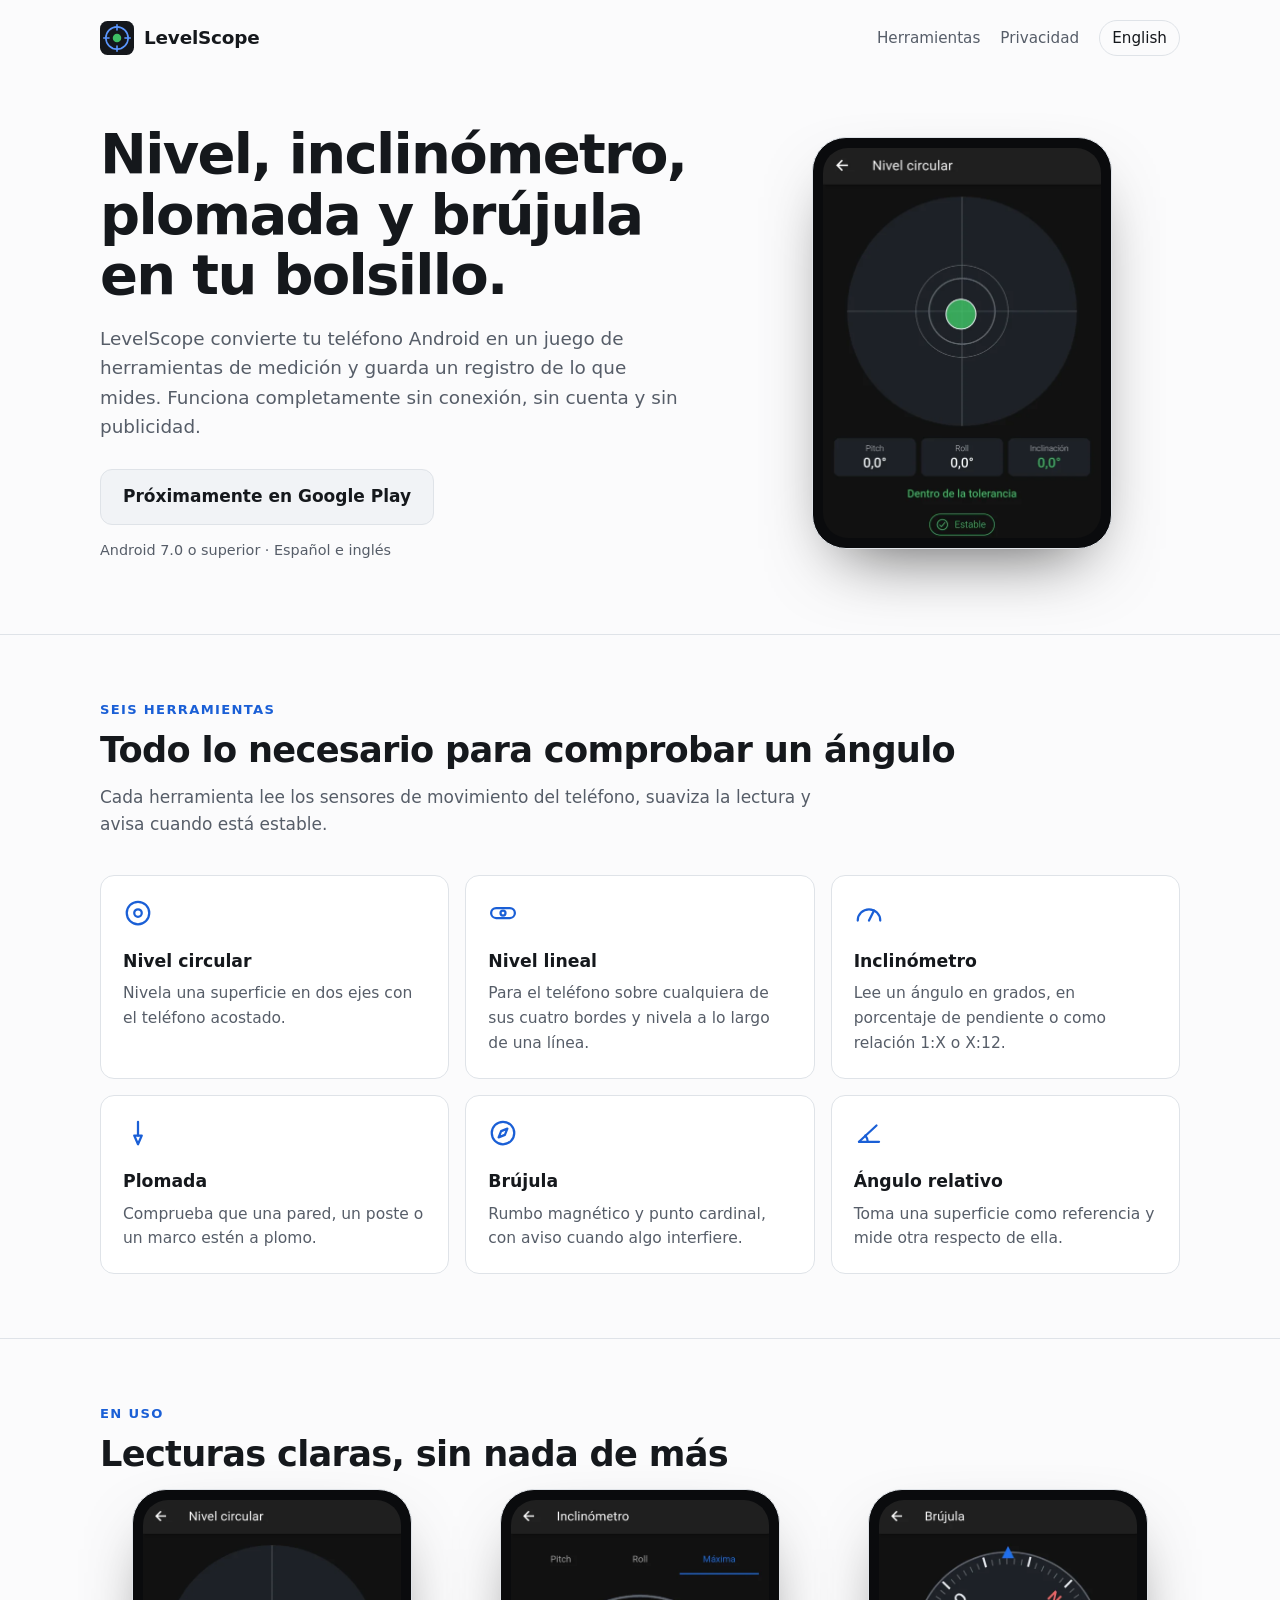
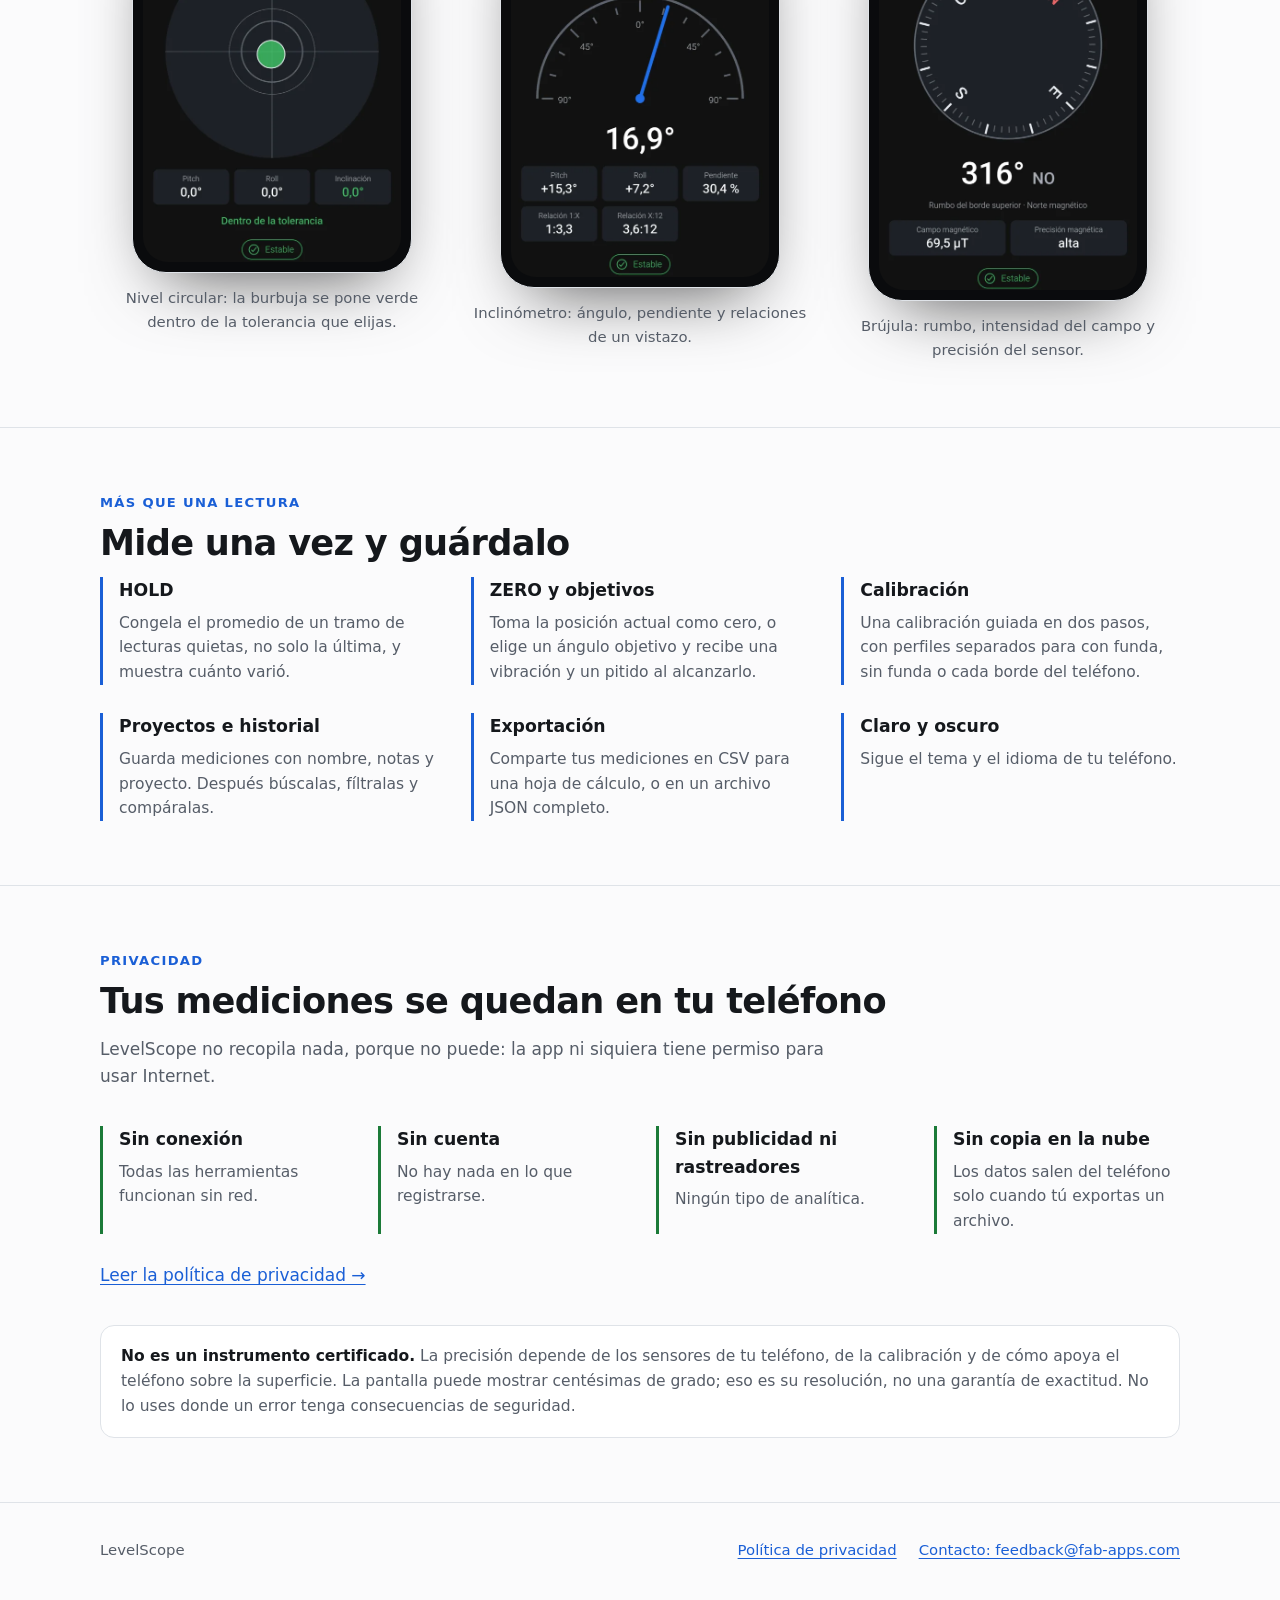
==== es/index.html @ 785b60f0 "Sitio de LevelScope: presentación y política de privacidad Páginas estáticas en inglés y español, co" ====
<!doctype html>
<html lang="es">
<head>
<meta charset="utf-8">
<meta name="viewport" content="width=device-width, initial-scale=1">
<title>LevelScope — nivel de burbuja, inclinómetro, plomada y brújula para Android</title>
<meta name="description" content="Convierte tu teléfono Android en nivel de burbuja, inclinómetro, plomada y brújula. Funciona sin conexión: sin cuenta, sin publicidad y sin permiso de Internet.">
<meta property="og:type" content="website">
<meta property="og:title" content="LevelScope — nivel de burbuja, inclinómetro, plomada y brújula para Android">
<meta property="og:description" content="Convierte tu teléfono Android en nivel de burbuja, inclinómetro, plomada y brújula. Funciona sin conexión: sin cuenta, sin publicidad y sin permiso de Internet.">
<meta name="theme-color" content="#0f1114">
<link rel="icon" href="../favicon.svg" type="image/svg+xml">
<link rel="stylesheet" href="../styles.css">
</head>
<body>
<header class="site-header wrap">
  <a class="brand" href="index.html"><svg viewBox="0 0 64 64" aria-hidden="true"><rect width="64" height="64" rx="14" fill="#14171c"/><circle cx="32" cy="32" r="21" fill="none" stroke="#5b97ff" stroke-width="3"/><path d="M32 7v10M32 47v10M7 32h10M47 32h10" stroke="#5b97ff" stroke-width="3" stroke-linecap="round"/><circle cx="32" cy="32" r="8" fill="#3fbf65"/></svg><span>LevelScope</span></a>
  <nav class="site-nav" aria-label="Herramientas">
    <a class="hide-narrow" href="index.html#tools">Herramientas</a>
    <a class="hide-narrow" href="privacy.html">Privacidad</a>
    <a class="lang" href="../index.html" lang="en" hreflang="en">English</a>
  </nav>
</header>
<main>
  <div class="hero wrap">
    <div>
      <h1>Nivel, inclinómetro, plomada y brújula en tu bolsillo.</h1>
      <p>LevelScope convierte tu teléfono Android en un juego de herramientas de medición y guarda un registro de lo que mides. Funciona completamente sin conexión, sin cuenta y sin publicidad.</p>
      <div class="cta">
        <!-- Cuando la app esté publicada, reemplazar este <span> por:
             <a class="button" href="https://play.google.com/store/apps/details?id=com.levelscope.app">…</a> -->
        <span class="button soon">Próximamente en Google Play</span>
        <small>Android 7.0 o superior · Español e inglés</small>
      </div>
    </div>
    <div class="phone"><img src="../img/es-level.webp" width="560" height="787" alt="Nivel circular de LevelScope sobre una superficie nivelada, dentro de la tolerancia"></div>
  </div>

  <section id="tools">
    <div class="wrap">
      <p class="eyebrow">Seis herramientas</p>
      <h2>Todo lo necesario para comprobar un ángulo</h2>
      <p class="lead">Cada herramienta lee los sensores de movimiento del teléfono, suaviza la lectura y avisa cuando está estable.</p>
      <ul class="tools">
      <li><svg viewBox="0 0 24 24" fill="none" stroke="currentColor" stroke-width="1.8" stroke-linecap="round" stroke-linejoin="round" aria-hidden="true"><circle cx="12" cy="12" r="9"/><circle cx="12" cy="12" r="3"/></svg><h3>Nivel circular</h3><p>Nivela una superficie en dos ejes con el teléfono acostado.</p></li>
      <li><svg viewBox="0 0 24 24" fill="none" stroke="currentColor" stroke-width="1.8" stroke-linecap="round" stroke-linejoin="round" aria-hidden="true"><rect x="2.5" y="8" width="19" height="8" rx="4"/><circle cx="12" cy="12" r="2"/></svg><h3>Nivel lineal</h3><p>Para el teléfono sobre cualquiera de sus cuatro bordes y nivela a lo largo de una línea.</p></li>
      <li><svg viewBox="0 0 24 24" fill="none" stroke="currentColor" stroke-width="1.8" stroke-linecap="round" stroke-linejoin="round" aria-hidden="true"><path d="M3 18a9 9 0 0 1 18 0"/><path d="M12 18l4-8"/></svg><h3>Inclinómetro</h3><p>Lee un ángulo en grados, en porcentaje de pendiente o como relación 1:X o X:12.</p></li>
      <li><svg viewBox="0 0 24 24" fill="none" stroke="currentColor" stroke-width="1.8" stroke-linecap="round" stroke-linejoin="round" aria-hidden="true"><path d="M12 3v11"/><path d="M9 14h6l-3 7z"/></svg><h3>Plomada</h3><p>Comprueba que una pared, un poste o un marco estén a plomo.</p></li>
      <li><svg viewBox="0 0 24 24" fill="none" stroke="currentColor" stroke-width="1.8" stroke-linecap="round" stroke-linejoin="round" aria-hidden="true"><circle cx="12" cy="12" r="9"/><path d="M15.5 8.5l-2 5-5 2 2-5z"/></svg><h3>Brújula</h3><p>Rumbo magnético y punto cardinal, con aviso cuando algo interfiere.</p></li>
      <li><svg viewBox="0 0 24 24" fill="none" stroke="currentColor" stroke-width="1.8" stroke-linecap="round" stroke-linejoin="round" aria-hidden="true"><path d="M4 19h16"/><path d="M4 19L18 6"/><path d="M11 19a8 8 0 0 0-2-5"/></svg><h3>Ángulo relativo</h3><p>Toma una superficie como referencia y mide otra respecto de ella.</p></li>
      </ul>
    </div>
  </section>

  <section>
    <div class="wrap">
      <p class="eyebrow">En uso</p>
      <h2>Lecturas claras, sin nada de más</h2>
      <div class="shots">
      <figure>
        <div class="phone"><img src="../img/es-level.webp" width="560" height="787" loading="lazy" alt="Pantalla del nivel circular con la burbuja centrada y el texto Dentro de la tolerancia"></div>
        <figcaption>Nivel circular: la burbuja se pone verde dentro de la tolerancia que elijas.</figcaption>
      </figure>
      <figure>
        <div class="phone"><img src="../img/es-inclinometer.webp" width="560" height="819" loading="lazy" alt="Pantalla del inclinómetro con un dial que marca 16,9 grados y una pendiente de 30,4 por ciento"></div>
        <figcaption>Inclinómetro: ángulo, pendiente y relaciones de un vistazo.</figcaption>
      </figure>
      <figure>
        <div class="phone"><img src="../img/es-compass.webp" width="560" height="847" loading="lazy" alt="Pantalla de la brújula con la rosa de los vientos y el rumbo en grados"></div>
        <figcaption>Brújula: rumbo, intensidad del campo y precisión del sensor.</figcaption>
      </figure>
      </div>
    </div>
  </section>

  <section>
    <div class="wrap">
      <p class="eyebrow">Más que una lectura</p>
      <h2>Mide una vez y guárdalo</h2>
      <ul class="points six">
      <li><h3>HOLD</h3><p>Congela el promedio de un tramo de lecturas quietas, no solo la última, y muestra cuánto varió.</p></li>
      <li><h3>ZERO y objetivos</h3><p>Toma la posición actual como cero, o elige un ángulo objetivo y recibe una vibración y un pitido al alcanzarlo.</p></li>
      <li><h3>Calibración</h3><p>Una calibración guiada en dos pasos, con perfiles separados para con funda, sin funda o cada borde del teléfono.</p></li>
      <li><h3>Proyectos e historial</h3><p>Guarda mediciones con nombre, notas y proyecto. Después búscalas, fíltralas y compáralas.</p></li>
      <li><h3>Exportación</h3><p>Comparte tus mediciones en CSV para una hoja de cálculo, o en un archivo JSON completo.</p></li>
      <li><h3>Claro y oscuro</h3><p>Sigue el tema y el idioma de tu teléfono.</p></li>
      </ul>
    </div>
  </section>

  <section class="privacy" id="privacy">
    <div class="wrap">
      <p class="eyebrow">Privacidad</p>
      <h2>Tus mediciones se quedan en tu teléfono</h2>
      <p class="lead">LevelScope no recopila nada, porque no puede: la app ni siquiera tiene permiso para usar Internet.</p>
      <ul class="points">
      <li><h3>Sin conexión</h3><p>Todas las herramientas funcionan sin red.</p></li>
      <li><h3>Sin cuenta</h3><p>No hay nada en lo que registrarse.</p></li>
      <li><h3>Sin publicidad ni rastreadores</h3><p>Ningún tipo de analítica.</p></li>
      <li><h3>Sin copia en la nube</h3><p>Los datos salen del teléfono solo cuando tú exportas un archivo.</p></li>
      </ul>
      <p class="lead" style="margin: 28px 0 0"><a href="privacy.html">Leer la política de privacidad →</a></p>
      <p class="note"><strong>No es un instrumento certificado.</strong> La precisión depende de los sensores de tu teléfono, de la calibración y de cómo apoya el teléfono sobre la superficie. La pantalla puede mostrar centésimas de grado; eso es su resolución, no una garantía de exactitud. No lo uses donde un error tenga consecuencias de seguridad.</p>
    </div>
  </section>
</main>
<footer class="site-footer">
  <div class="wrap">
    <span>LevelScope</span>
    <nav aria-label="Privacidad">
      <a href="privacy.html">Política de privacidad</a>
      <a href="mailto:feedback@fab-apps.com">Contacto: feedback@fab-apps.com</a>
    </nav>
  </div>
</footer>
</body>
</html>
---- styles.css ----
/* LevelScope — sitio estático. Sin fuentes ni scripts externos. */

:root {
  --bg: #0f1114;
  --surface: #181b20;
  --surface-2: #1f232a;
  --line: #2b3038;
  --text: #eceef1;
  --muted: #a4abb6;
  --accent: #5b97ff;
  --accent-ink: #0b1220;
  --ok: #3fbf65;
  --radius: 14px;
  --page: 1080px;
  color-scheme: dark;
}

@media (prefers-color-scheme: light) {
  :root {
    --bg: #fbfbfc;
    --surface: #ffffff;
    --surface-2: #f1f3f6;
    --line: #dfe3e8;
    --text: #15181c;
    --muted: #565d68;
    --accent: #1a5fd6;
    --accent-ink: #ffffff;
    --ok: #1b7a38;
    color-scheme: light;
  }
}

* {
  box-sizing: border-box;
}

html {
  -webkit-text-size-adjust: 100%;
  scroll-behavior: smooth;
}

body {
  margin: 0;
  background: var(--bg);
  color: var(--text);
  font: 17px/1.6 system-ui, -apple-system, 'Segoe UI', Roboto, 'Helvetica Neue', Arial, sans-serif;
}

img {
  max-width: 100%;
  height: auto;
  display: block;
}

a {
  color: var(--accent);
  text-underline-offset: 3px;
}

a:focus-visible,
.button:focus-visible {
  outline: 3px solid var(--accent);
  outline-offset: 3px;
  border-radius: 6px;
}

.wrap {
  width: min(100% - 40px, var(--page));
  margin-inline: auto;
}

/* Cabecera */
.site-header {
  display: flex;
  align-items: center;
  justify-content: space-between;
  gap: 16px;
  padding-block: 20px;
}

.brand {
  display: inline-flex;
  align-items: center;
  gap: 10px;
  color: var(--text);
  font-weight: 700;
  font-size: 1.15rem;
  letter-spacing: -0.01em;
  text-decoration: none;
}

.brand svg {
  width: 34px;
  height: 34px;
}

.site-nav {
  display: flex;
  align-items: center;
  gap: 20px;
  font-size: 0.95rem;
}

.site-nav a {
  color: var(--muted);
  text-decoration: none;
}

.site-nav a:hover {
  color: var(--text);
}

.site-nav .lang {
  padding: 5px 12px;
  border: 1px solid var(--line);
  border-radius: 999px;
  color: var(--text);
}

/* Portada */
.hero {
  display: grid;
  grid-template-columns: minmax(0, 1.15fr) minmax(0, 0.85fr);
  align-items: center;
  gap: 56px;
  padding-block: 48px 72px;
}

.hero h1 {
  margin: 0 0 18px;
  font-size: clamp(2.2rem, 5.2vw, 3.5rem);
  line-height: 1.08;
  letter-spacing: -0.03em;
  text-wrap: balance;
}

.hero p {
  margin: 0 0 28px;
  max-width: 34em;
  color: var(--muted);
  font-size: 1.15rem;
}

.cta {
  display: flex;
  flex-wrap: wrap;
  align-items: center;
  gap: 14px 18px;
}

.button {
  display: inline-flex;
  align-items: center;
  gap: 10px;
  padding: 13px 22px;
  border-radius: 12px;
  background: var(--accent);
  color: var(--accent-ink);
  font-weight: 700;
  text-decoration: none;
}

.button.soon {
  background: var(--surface-2);
  color: var(--text);
  border: 1px solid var(--line);
  cursor: default;
}

.cta small {
  color: var(--muted);
  font-size: 0.9rem;
}

.phone {
  justify-self: center;
  width: min(100%, 300px);
  padding: 10px;
  border: 1px solid var(--line);
  border-radius: 34px;
  background: #0a0b0d;
  box-shadow: 0 30px 70px -30px rgb(0 0 0 / 0.7);
}

.phone img {
  width: 100%;
  border-radius: 25px;
}

/* Secciones */
section {
  padding-block: 64px;
  border-top: 1px solid var(--line);
}

.eyebrow {
  margin: 0 0 10px;
  color: var(--accent);
  font-size: 0.82rem;
  font-weight: 700;
  letter-spacing: 0.1em;
  text-transform: uppercase;
}

h2 {
  margin: 0 0 14px;
  font-size: clamp(1.6rem, 3.4vw, 2.2rem);
  line-height: 1.15;
  letter-spacing: -0.02em;
  text-wrap: balance;
}

.lead {
  margin: 0 0 36px;
  max-width: 44em;
  color: var(--muted);
}

.tools {
  display: grid;
  grid-template-columns: repeat(auto-fit, minmax(250px, 1fr));
  gap: 16px;
  margin: 0;
  padding: 0;
  list-style: none;
}

.tools li {
  padding: 22px;
  border: 1px solid var(--line);
  border-radius: var(--radius);
  background: var(--surface);
}

.tools svg {
  width: 30px;
  height: 30px;
  margin-bottom: 12px;
  color: var(--accent);
}

.tools h3,
.points h3 {
  margin: 0 0 6px;
  font-size: 1.08rem;
}

.tools p,
.points p {
  margin: 0;
  color: var(--muted);
  font-size: 0.97rem;
}

/* Capturas */
.shots {
  display: grid;
  grid-template-columns: repeat(3, minmax(0, 1fr));
  align-items: start;
  gap: 24px;
}

.shots figure {
  margin: 0;
}

.shots .phone {
  width: 100%;
  max-width: 280px;
  margin-inline: auto;
}

.shots figcaption {
  margin-top: 14px;
  color: var(--muted);
  font-size: 0.93rem;
  text-align: center;
}

/* Listas de puntos */
.points {
  display: grid;
  grid-template-columns: repeat(auto-fit, minmax(240px, 1fr));
  gap: 28px 32px;
  margin: 0;
  padding: 0;
  list-style: none;
}

.points li {
  padding-left: 16px;
  border-left: 3px solid var(--accent);
}

.privacy .points li {
  border-left-color: var(--ok);
}

.note {
  margin: 36px 0 0;
  padding: 18px 20px;
  border: 1px solid var(--line);
  border-radius: var(--radius);
  background: var(--surface);
  color: var(--muted);
  font-size: 0.97rem;
}

.note strong {
  color: var(--text);
}

/* Pie */
.site-footer {
  padding-block: 36px 48px;
  border-top: 1px solid var(--line);
  color: var(--muted);
  font-size: 0.93rem;
}

.site-footer .wrap {
  display: flex;
  flex-wrap: wrap;
  justify-content: space-between;
  gap: 12px 28px;
}

.site-footer nav {
  display: flex;
  flex-wrap: wrap;
  gap: 8px 22px;
}

/* Página de texto (privacidad) */
.doc {
  max-width: 760px;
  padding-block: 24px 72px;
}

.doc h1 {
  margin: 0 0 6px;
  font-size: clamp(1.9rem, 4.4vw, 2.6rem);
  line-height: 1.12;
  letter-spacing: -0.025em;
}

.doc .updated {
  margin: 0 0 32px;
  color: var(--muted);
  font-size: 0.95rem;
}

.doc h2 {
  margin: 40px 0 10px;
  font-size: 1.3rem;
}

.doc p,
.doc ul {
  margin: 0 0 14px;
}

.doc ul {
  padding-left: 22px;
}

.doc li {
  margin-bottom: 8px;
}

.doc .summary {
  padding: 18px 20px;
  border: 1px solid var(--line);
  border-left: 4px solid var(--ok);
  border-radius: var(--radius);
  background: var(--surface);
  font-size: 1.05rem;
}

/* Seis elementos: tres columnas parejas en lugar de cuatro y dos. */
@media (min-width: 821px) {
  .tools,
  .points.six {
    grid-template-columns: repeat(3, minmax(0, 1fr));
  }
}

@media (max-width: 820px) {
  .hero {
    grid-template-columns: 1fr;
    gap: 40px;
    padding-block: 24px 56px;
  }

  .shots {
    grid-template-columns: 1fr;
    gap: 36px;
  }

  section {
    padding-block: 48px;
  }

  .site-nav .hide-narrow {
    display: none;
  }
}

@media (prefers-reduced-motion: reduce) {
  html {
    scroll-behavior: auto;
  }
}
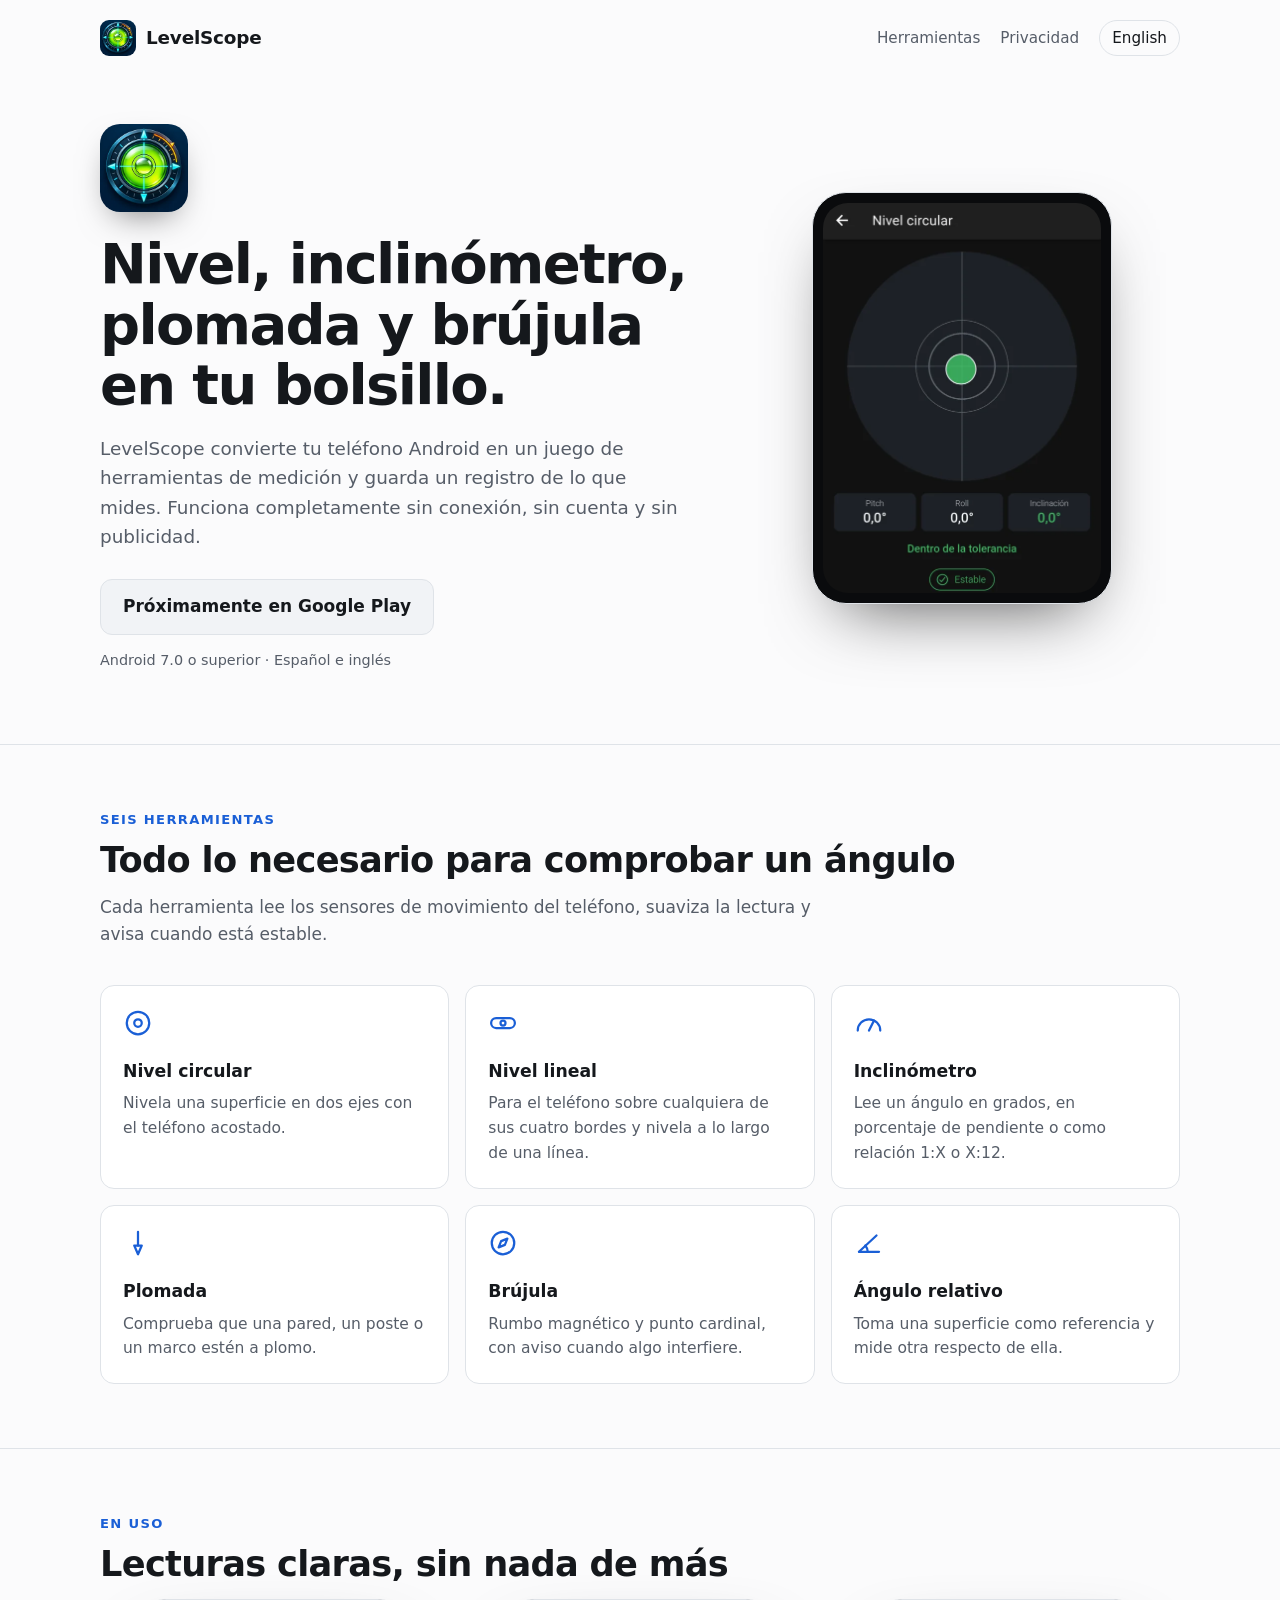
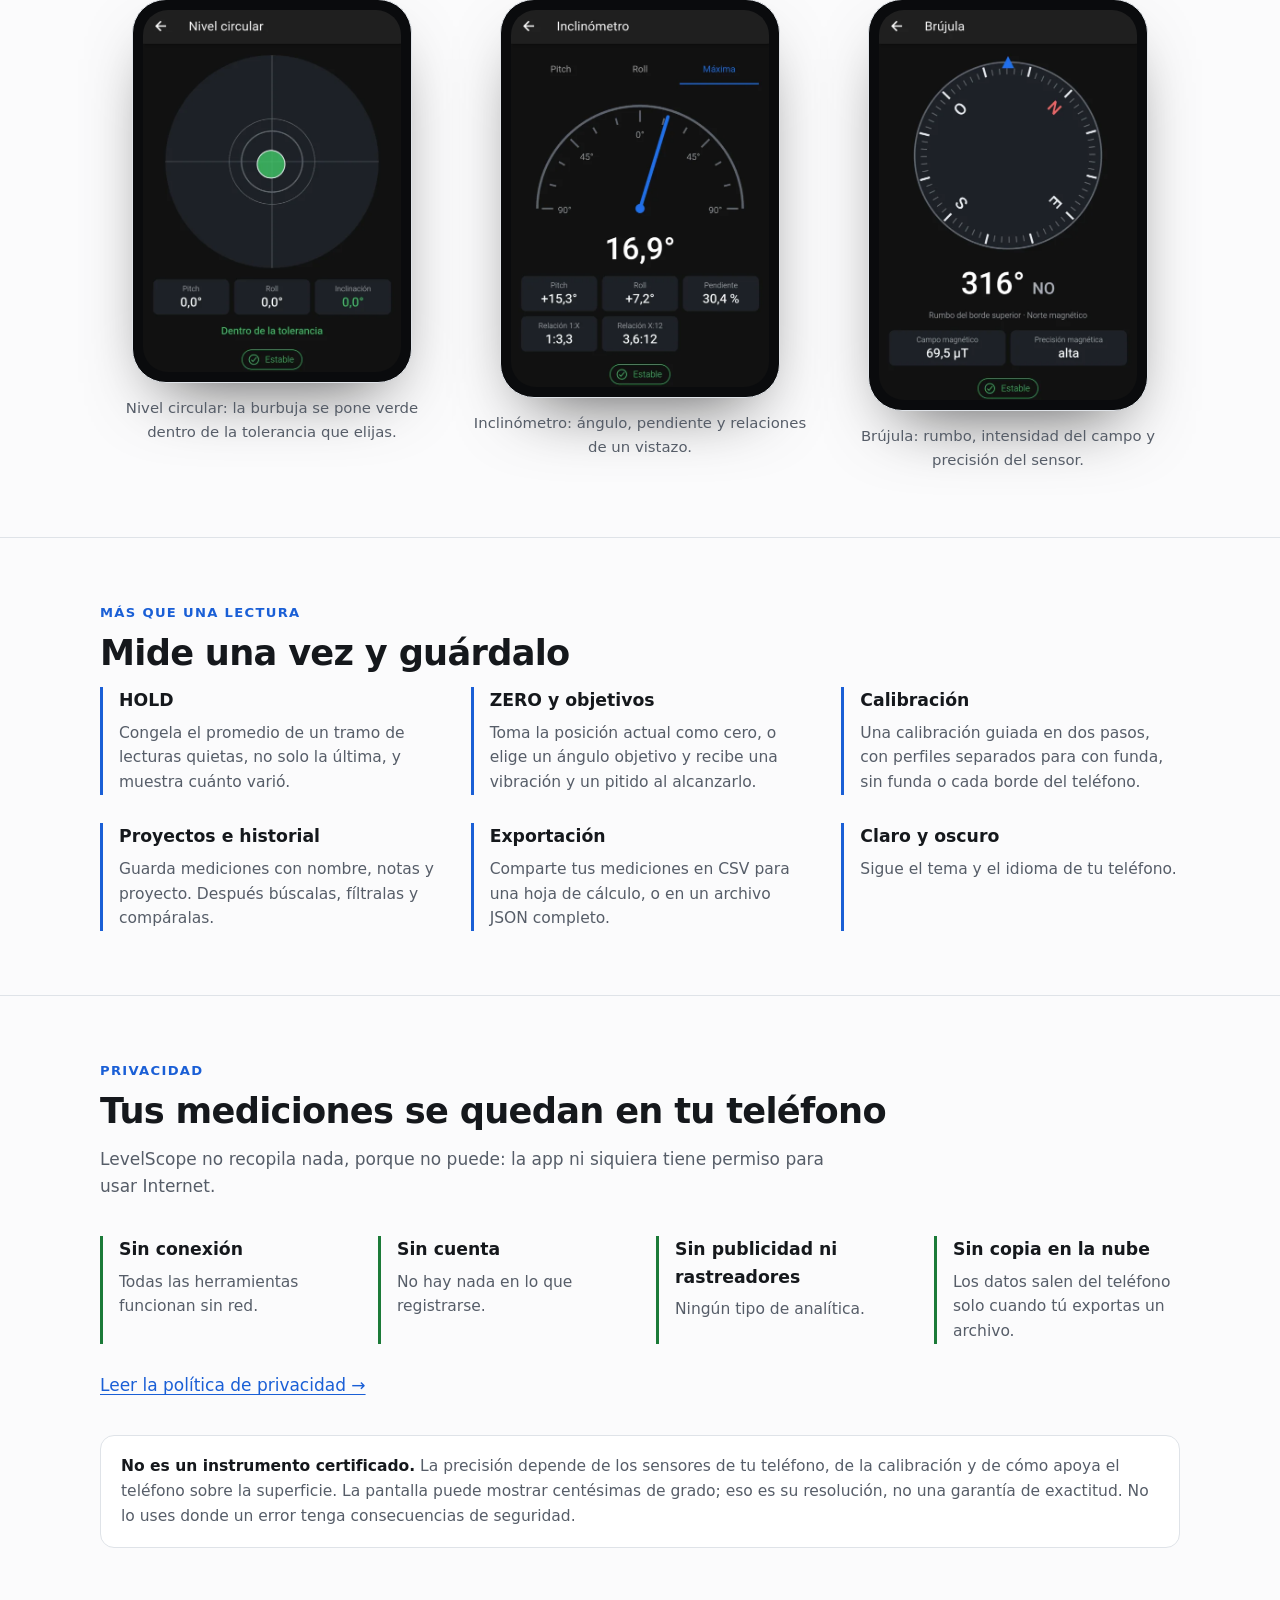
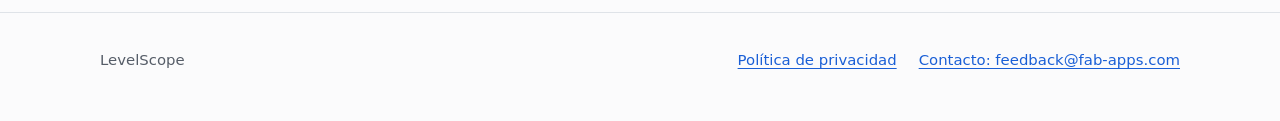
==== commit dc597c53: "Ícono de la app como logo, ícono de portada y favicon Co-Authored-By: Claude Opus 5.5 <noreply@anthr" ====
--- a/es/index.html
+++ b/es/index.html
@@ -9,12 +9,14 @@
 <meta property="og:title" content="LevelScope — nivel de burbuja, inclinómetro, plomada y brújula para Android">
 <meta property="og:description" content="Convierte tu teléfono Android en nivel de burbuja, inclinómetro, plomada y brújula. Funciona sin conexión: sin cuenta, sin publicidad y sin permiso de Internet.">
 <meta name="theme-color" content="#0f1114">
-<link rel="icon" href="../favicon.svg" type="image/svg+xml">
+<link rel="icon" type="image/png" sizes="32x32" href="../favicon-32.png">
+<link rel="icon" type="image/png" sizes="192x192" href="../img/icon-192.png">
+<link rel="apple-touch-icon" href="../img/icon-180.png">
 <link rel="stylesheet" href="../styles.css">
 </head>
 <body>
 <header class="site-header wrap">
-  <a class="brand" href="index.html"><svg viewBox="0 0 64 64" aria-hidden="true"><rect width="64" height="64" rx="14" fill="#14171c"/><circle cx="32" cy="32" r="21" fill="none" stroke="#5b97ff" stroke-width="3"/><path d="M32 7v10M32 47v10M7 32h10M47 32h10" stroke="#5b97ff" stroke-width="3" stroke-linecap="round"/><circle cx="32" cy="32" r="8" fill="#3fbf65"/></svg><span>LevelScope</span></a>
+  <a class="brand" href="index.html"><img src="../img/icon-256.webp" width="36" height="36" alt=""><span>LevelScope</span></a>
   <nav class="site-nav" aria-label="Herramientas">
     <a class="hide-narrow" href="index.html#tools">Herramientas</a>
     <a class="hide-narrow" href="privacy.html">Privacidad</a>
@@ -24,6 +26,7 @@
 <main>
   <div class="hero wrap">
     <div>
+      <img class="app-icon" src="../img/icon-256.webp" width="88" height="88" alt="Ícono de la app LevelScope">
       <h1>Nivel, inclinómetro, plomada y brújula en tu bolsillo.</h1>
       <p>LevelScope convierte tu teléfono Android en un juego de herramientas de medición y guarda un registro de lo que mides. Funciona completamente sin conexión, sin cuenta y sin publicidad.</p>
       <div class="cta">
--- a/styles.css
+++ b/styles.css
@@ -89,9 +89,18 @@
   text-decoration: none;
 }
 
-.brand svg {
-  width: 34px;
-  height: 34px;
+.brand img {
+  width: 36px;
+  height: 36px;
+  border-radius: 9px;
+}
+
+.app-icon {
+  width: 88px;
+  height: 88px;
+  margin-bottom: 22px;
+  border-radius: 20px;
+  box-shadow: 0 14px 34px -14px rgb(0 0 0 / 0.55);
 }
 
 .site-nav {
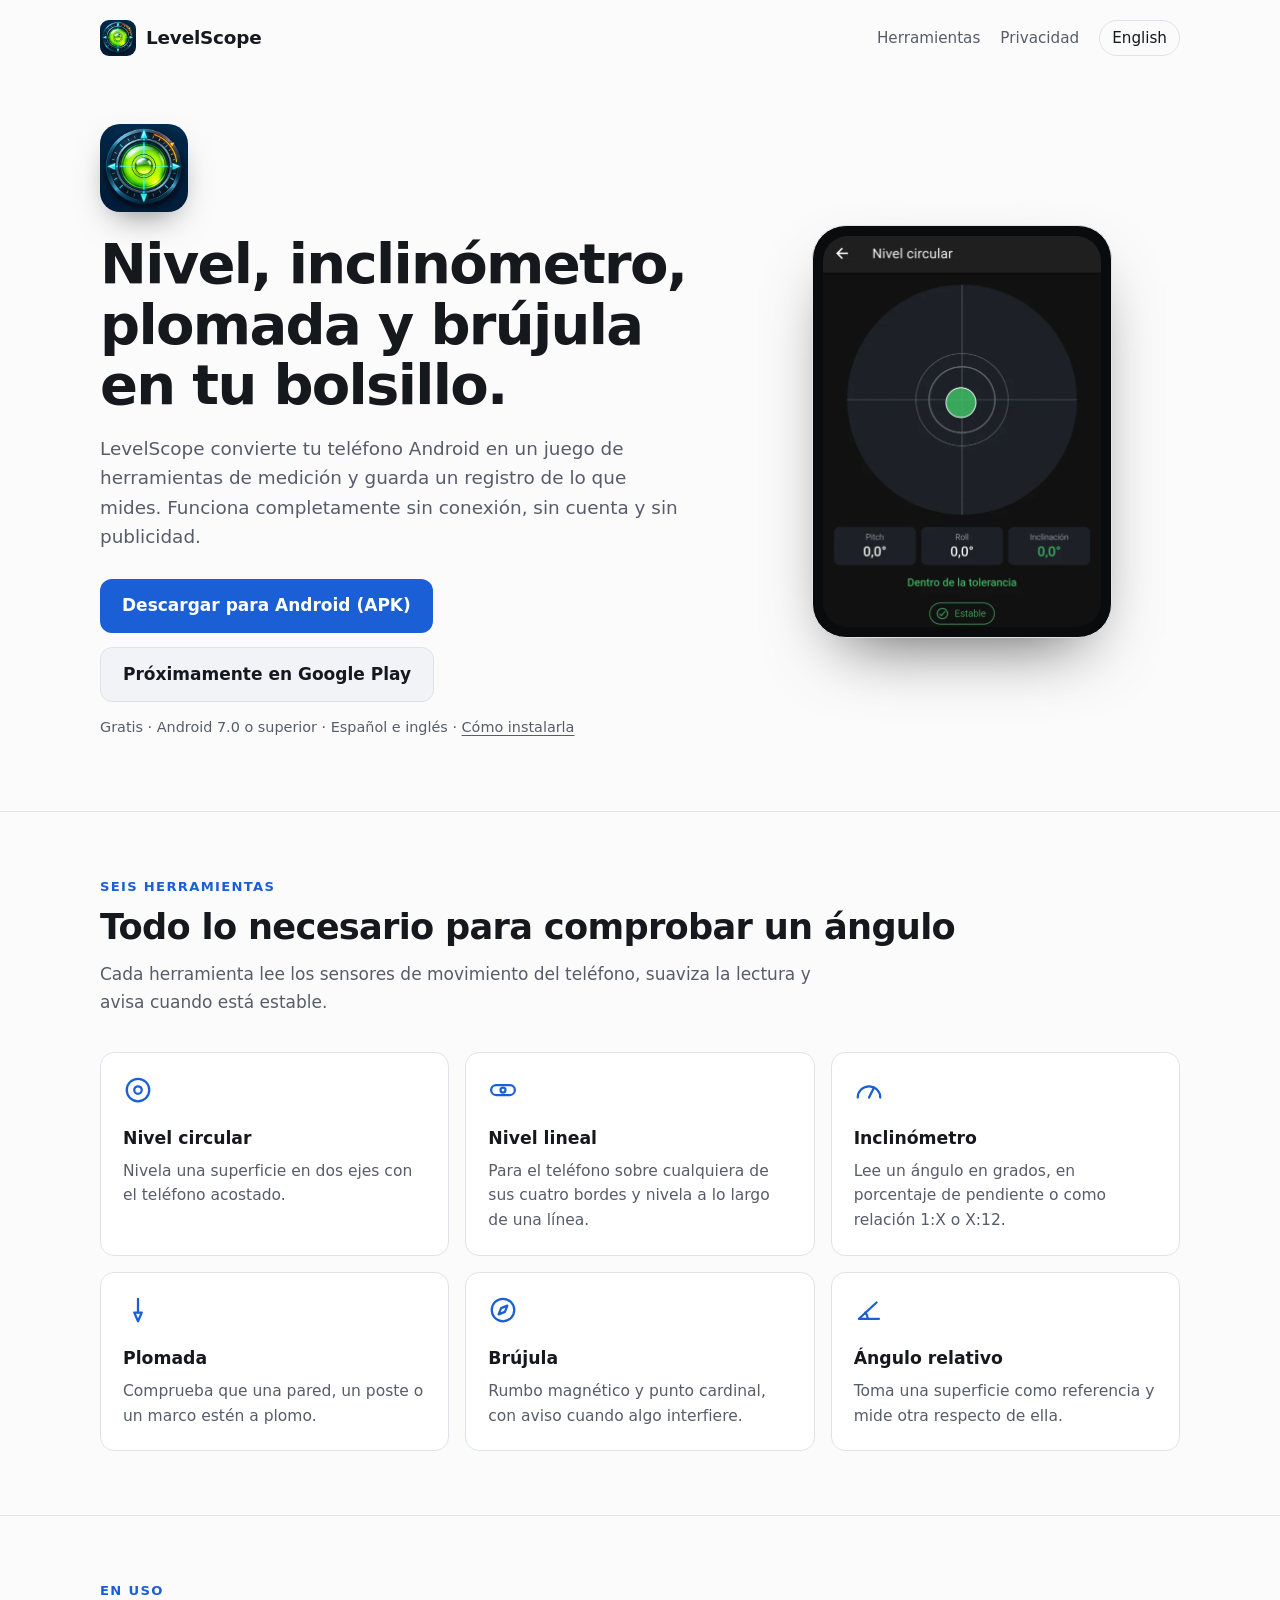
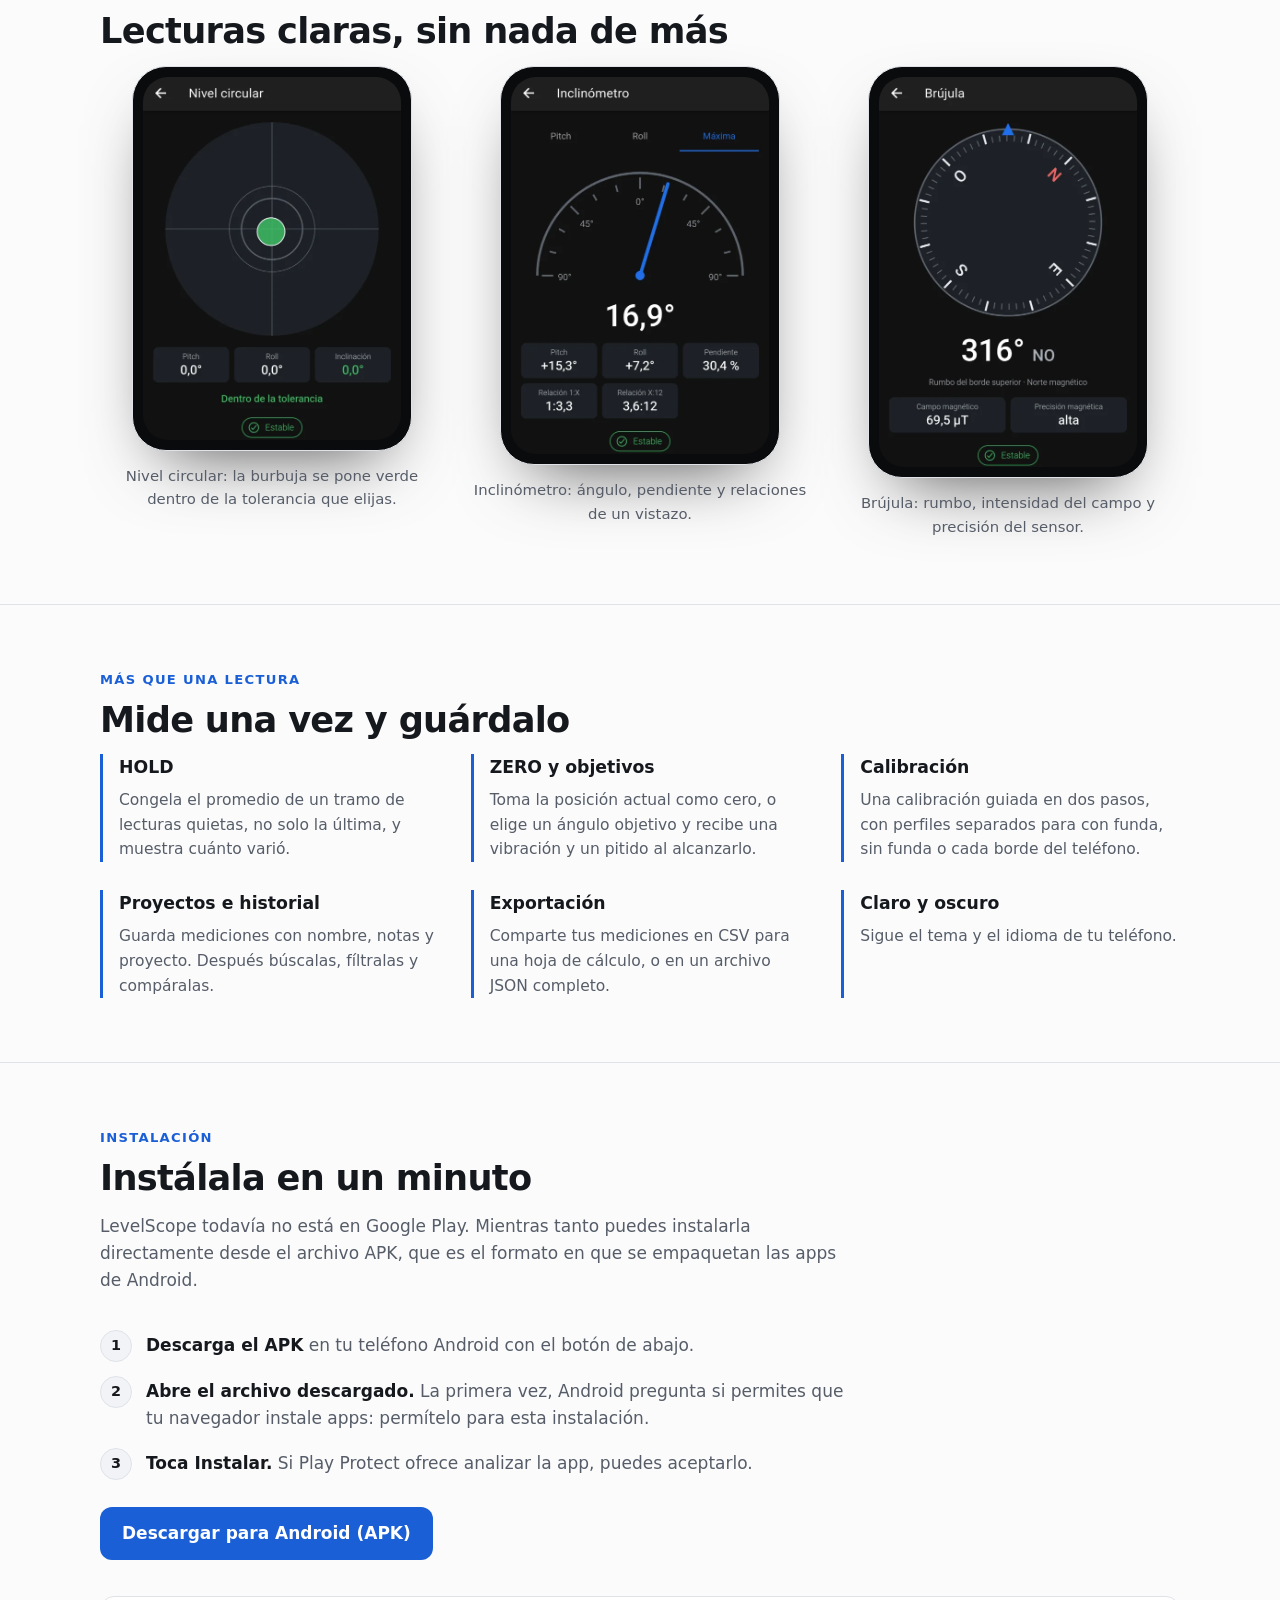
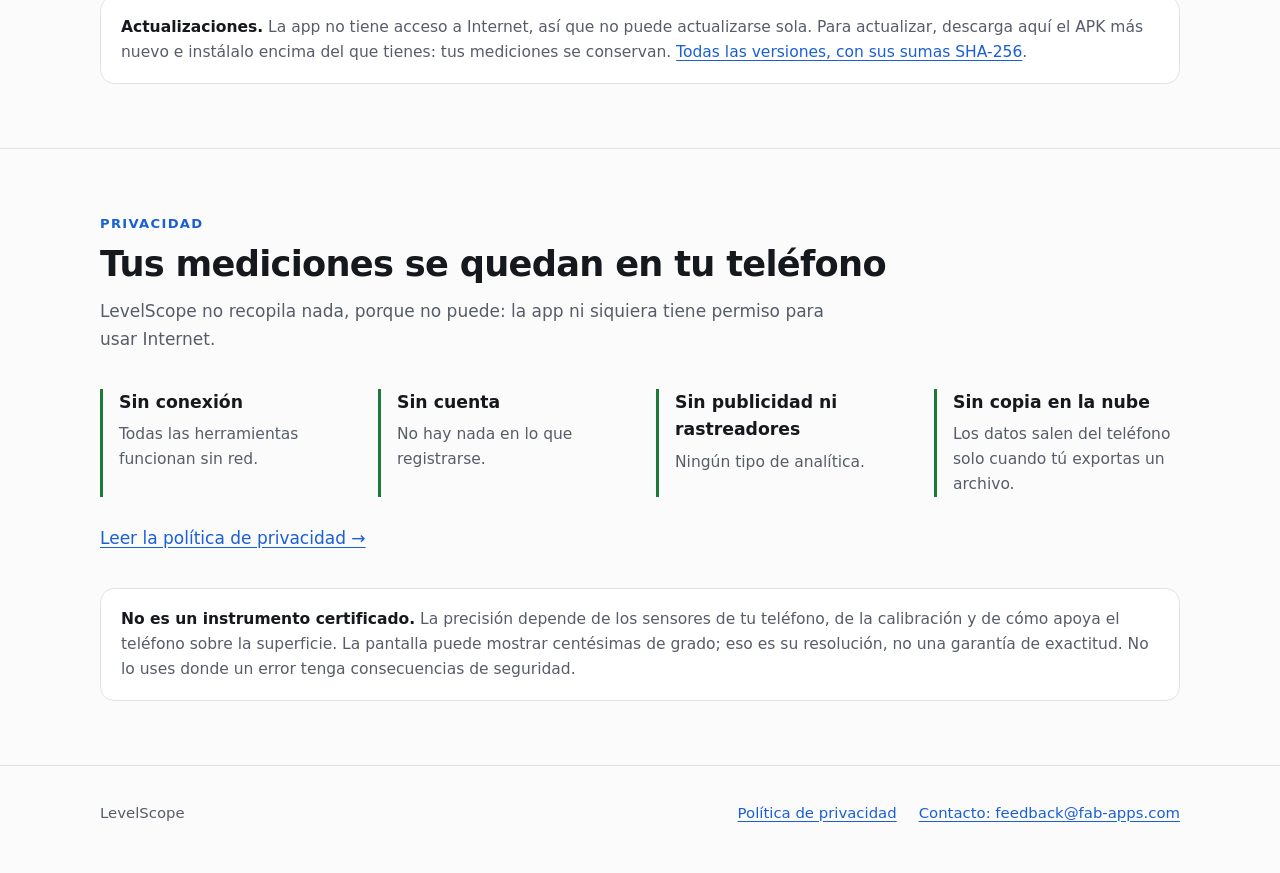
==== commit 2faf1645: "Botón de descarga del APK y sección de instalación El botón apunta al último release de este reposit" ====
--- a/es/index.html
+++ b/es/index.html
@@ -30,10 +30,11 @@
       <h1>Nivel, inclinómetro, plomada y brújula en tu bolsillo.</h1>
       <p>LevelScope convierte tu teléfono Android en un juego de herramientas de medición y guarda un registro de lo que mides. Funciona completamente sin conexión, sin cuenta y sin publicidad.</p>
       <div class="cta">
-        <!-- Cuando la app esté publicada, reemplazar este <span> por:
+        <a class="button" href="https://github.com/franbenaglia/levelScopeLanding/releases/latest/download/LevelScope.apk">Descargar para Android (APK)</a>
+        <!-- Cuando la app esté en Google Play, reemplazar este <span> por:
              <a class="button" href="https://play.google.com/store/apps/details?id=com.levelscope.app">…</a> -->
         <span class="button soon">Próximamente en Google Play</span>
-        <small>Android 7.0 o superior · Español e inglés</small>
+        <small>Gratis · Android 7.0 o superior · Español e inglés · <a href="#install">Cómo instalarla</a></small>
       </div>
     </div>
     <div class="phone"><img src="../img/es-level.webp" width="560" height="787" alt="Nivel circular de LevelScope sobre una superficie nivelada, dentro de la tolerancia"></div>
@@ -91,6 +92,21 @@
     </div>
   </section>
 
+  <section id="install">
+    <div class="wrap">
+      <p class="eyebrow">Instalación</p>
+      <h2>Instálala en un minuto</h2>
+      <p class="lead">LevelScope todavía no está en Google Play. Mientras tanto puedes instalarla directamente desde el archivo APK, que es el formato en que se empaquetan las apps de Android.</p>
+      <ol class="steps">
+        <li><strong>Descarga el APK</strong> en tu teléfono Android con el botón de abajo.</li>
+        <li><strong>Abre el archivo descargado.</strong> La primera vez, Android pregunta si permites que tu navegador instale apps: permítelo para esta instalación.</li>
+        <li><strong>Toca Instalar.</strong> Si Play Protect ofrece analizar la app, puedes aceptarlo.</li>
+      </ol>
+      <p style="margin: 28px 0 0"><a class="button" href="https://github.com/franbenaglia/levelScopeLanding/releases/latest/download/LevelScope.apk">Descargar para Android (APK)</a></p>
+      <p class="note"><strong>Actualizaciones.</strong> La app no tiene acceso a Internet, así que no puede actualizarse sola. Para actualizar, descarga aquí el APK más nuevo e instálalo encima del que tienes: tus mediciones se conservan. <a href="https://github.com/franbenaglia/levelScopeLanding/releases">Todas las versiones, con sus sumas SHA-256</a>.</p>
+    </div>
+  </section>
+
   <section class="privacy" id="privacy">
     <div class="wrap">
       <p class="eyebrow">Privacidad</p>
--- a/styles.css
+++ b/styles.css
@@ -177,6 +177,52 @@
 }
 
 .cta small {
+  flex-basis: 100%;
+}
+
+.cta small a {
+  color: inherit;
+}
+
+.steps {
+  display: grid;
+  gap: 14px;
+  max-width: 44em;
+  margin: 0;
+  padding: 0;
+  list-style: none;
+  counter-reset: step;
+}
+
+.steps li {
+  position: relative;
+  padding: 2px 0 2px 46px;
+  color: var(--muted);
+  counter-increment: step;
+}
+
+.steps li::before {
+  content: counter(step);
+  position: absolute;
+  left: 0;
+  top: 0;
+  width: 30px;
+  height: 30px;
+  border-radius: 50%;
+  background: var(--surface-2);
+  border: 1px solid var(--line);
+  color: var(--text);
+  font-weight: 700;
+  font-size: 0.9rem;
+  line-height: 28px;
+  text-align: center;
+}
+
+.steps strong {
+  color: var(--text);
+}
+
+.cta small {
   color: var(--muted);
   font-size: 0.9rem;
 }
